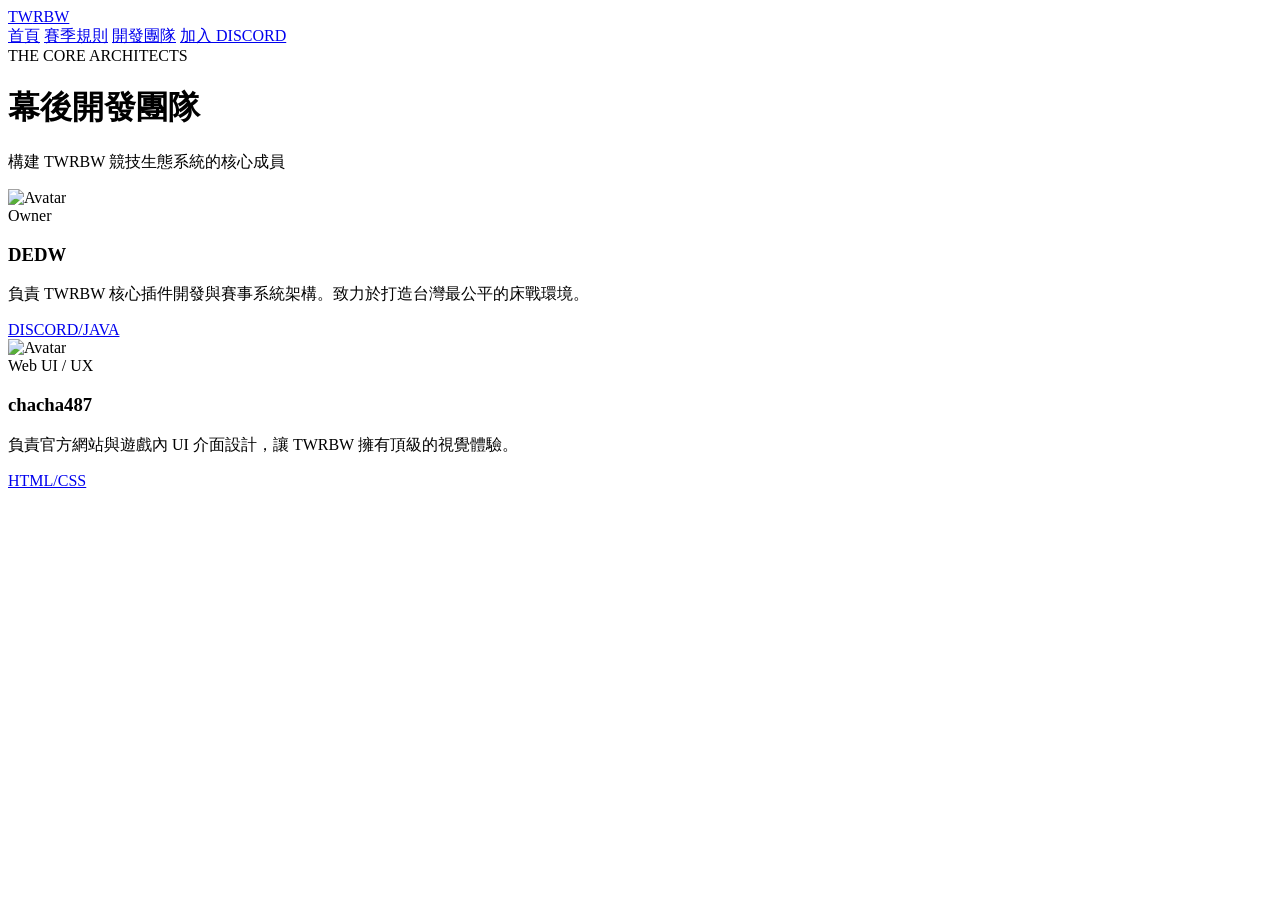
==== admin.html @ b039fcfd "Add files via upload" ====
<!DOCTYPE html>
<html lang="zh-TW">
<head>
    <meta charset="UTF-8">
    <meta name="viewport" content="width=device-width, initial-scale=1.0">
    <title>TWRBW | 開發團隊</title>
    <link rel="stylesheet" href="assets/css/style.css">
    <link href="https://fonts.googleapis.com/css2?family=Oxanium:wght@700;800&family=Noto+Sans+TC:wght@500;900&display=swap" rel="stylesheet">
</head>
<body>

    <div class="gradient-bg"></div>

    <nav class="nav">
        <div class="nav-container">
            <a href="index.html" class="brand">TW<span>RBW</span></a>
            <div class="links">
                <a href="index.html">首頁</a>
                <!--<a href="ranksym.html">排名系統</a>-->
                <a href="seasonrule.html">賽季規則</a>
                <a href="admin.html">開發團隊</a>
                <a href="https://discord.gg/twrbw" class="discord-link">加入 DISCORD</a>
            </div>
        </div>
    </nav>

    <main class="team-container">
        <header class="team-header">
            <div class="badge">THE CORE ARCHITECTS</div>
            <h1>幕後<span>開發團隊</span></h1>
            <p>構建 TWRBW 競技生態系統的核心成員</p>
        </header>

        <div class="team-grid">
            <div class="member-card">
                <div class="card-inner">
                    <div class="member-image">
                        <img src="https://mc-heads.net/body/V_alvin/right" alt="Avatar">
                    </div>
                    <div class="member-info">
                        <span class="role-tag leader">Owner</span>
                        <h3>DEDW</h3>
                        <p class="bio">負責 TWRBW 核心插件開發與賽事系統架構。致力於打造台灣最公平的床戰環境。</p>
                        <div class="social-links">
                            <a href="#">DISCORD/JAVA</a>
                        </div>
                    </div>
                </div>
            </div>

            <div class="member-card">
                <div class="card-inner">
                    <div class="member-image">
                        <img src="https://mc-heads.net/body/chacha487/right" alt="Avatar">
                    </div>
                    <div class="member-info">
                        <span class="role-tag design">Web UI / UX</span>
                        <h3>chacha487</h3>
                        <p class="bio">負責官方網站與遊戲內 UI 介面設計，讓 TWRBW 擁有頂級的視覺體驗。</p>
                        <div class="social-links">
                            <a href="#">HTML/CSS</a>
                        </div>
                    </div>
                </div>
            </div>
        </div>
    </main>

</body>
</html>
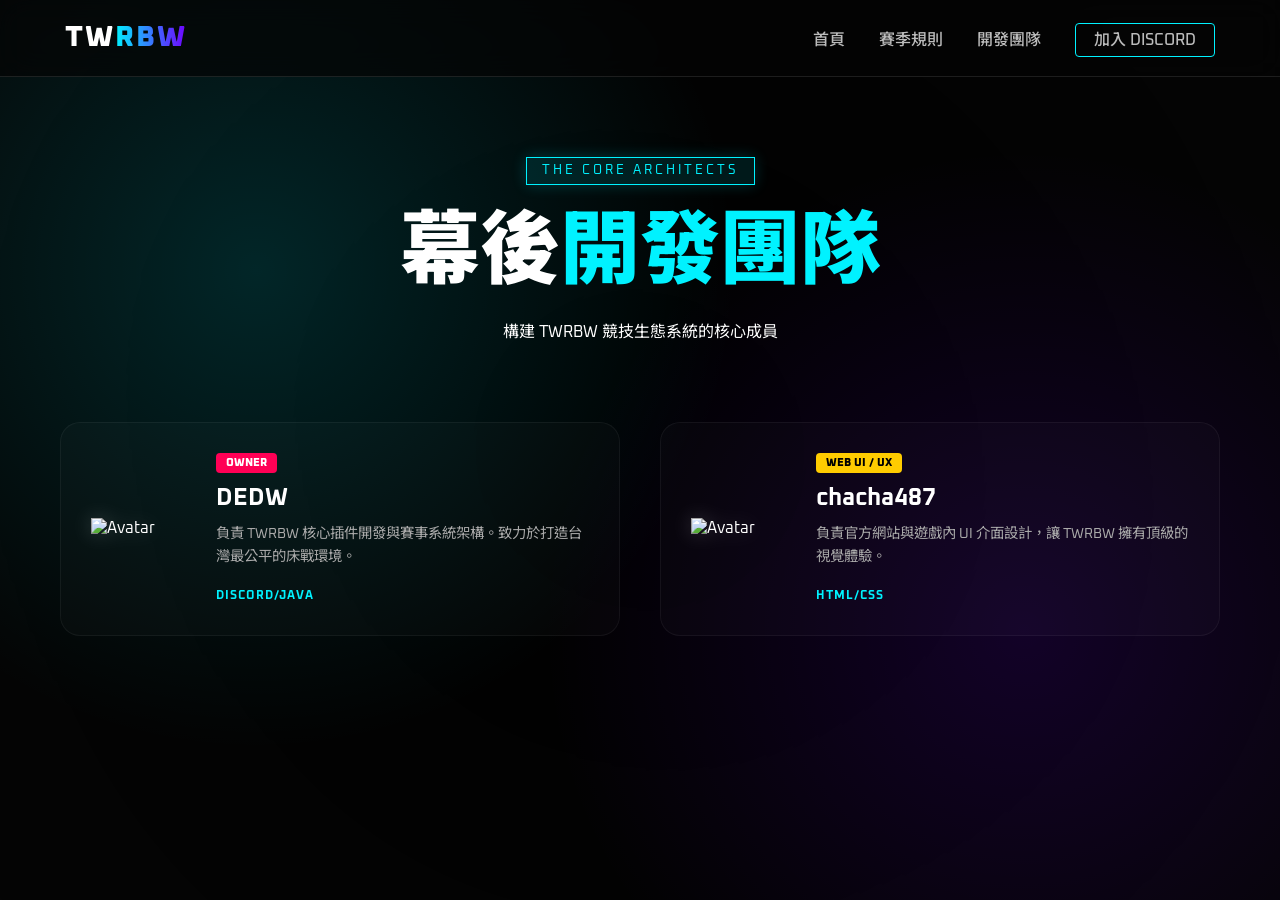
==== commit 17eef91e: "Update admin.html" ====
--- a/admin.html
+++ b/admin.html
@@ -1,70 +1,89 @@
-<!DOCTYPE html>
+<!doctype html>
 <html lang="zh-TW">
-<head>
-    <meta charset="UTF-8">
-    <meta name="viewport" content="width=device-width, initial-scale=1.0">
+  <head>
+    <meta charset="UTF-8" />
+    <meta name="viewport" content="width=device-width, initial-scale=1.0" />
     <title>TWRBW | 開發團隊</title>
-    <link rel="stylesheet" href="assets/css/style.css">
-    <link href="https://fonts.googleapis.com/css2?family=Oxanium:wght@700;800&family=Noto+Sans+TC:wght@500;900&display=swap" rel="stylesheet">
-</head>
-<body>
-
+    <link rel="stylesheet" href="assets/css/style.css" />
+    <link
+      href="https://fonts.googleapis.com/css2?family=Oxanium:wght@700;800&family=Noto+Sans+TC:wght@500;900&display=swap"
+      rel="stylesheet"
+    />
+  </head>
+  <body>
     <div class="gradient-bg"></div>
 
     <nav class="nav">
-        <div class="nav-container">
-            <a href="index.html" class="brand">TW<span>RBW</span></a>
-            <div class="links">
-                <a href="index.html">首頁</a>
-                <!--<a href="ranksym.html">排名系統</a>-->
-                <a href="seasonrule.html">賽季規則</a>
-                <a href="admin.html">開發團隊</a>
-                <a href="https://discord.gg/twrbw" class="discord-link">加入 DISCORD</a>
-            </div>
+      <div class="nav-container">
+        <a href="#" class="brand">TW<span>RBW</span></a>
+
+        <button class="nav-toggle" id="navToggle" aria-label="開啟選單">
+          <span></span>
+          <span></span>
+          <span></span>
+        </button>
+
+        <div class="links" id="navLinks">
+          <a href="index.html">首頁</a>
+          <!--<a href="ranksym.html">排名系統</a>-->
+          <a href="seasonrule.html">賽季規則</a>
+          <a href="admin.html">開發團隊</a>
+          <a href="https://discord.gg/twrbw" class="discord-link"
+            >加入 DISCORD</a
+          >
         </div>
+      </div>
     </nav>
 
     <main class="team-container">
-        <header class="team-header">
-            <div class="badge">THE CORE ARCHITECTS</div>
-            <h1>幕後<span>開發團隊</span></h1>
-            <p>構建 TWRBW 競技生態系統的核心成員</p>
-        </header>
+      <header class="team-header">
+        <div class="badge">THE CORE ARCHITECTS</div>
+        <h1>幕後<span>開發團隊</span></h1>
+        <p>構建 TWRBW 競技生態系統的核心成員</p>
+      </header>
 
-        <div class="team-grid">
-            <div class="member-card">
-                <div class="card-inner">
-                    <div class="member-image">
-                        <img src="https://mc-heads.net/body/V_alvin/right" alt="Avatar">
-                    </div>
-                    <div class="member-info">
-                        <span class="role-tag leader">Owner</span>
-                        <h3>DEDW</h3>
-                        <p class="bio">負責 TWRBW 核心插件開發與賽事系統架構。致力於打造台灣最公平的床戰環境。</p>
-                        <div class="social-links">
-                            <a href="#">DISCORD/JAVA</a>
-                        </div>
-                    </div>
-                </div>
+      <div class="team-grid">
+        <div class="member-card">
+          <div class="card-inner">
+            <div class="member-image">
+              <img src="https://mc-heads.net/body/V_alvin/right" alt="Avatar" />
             </div>
+            <div class="member-info">
+              <span class="role-tag leader">Owner</span>
+              <h3>DEDW</h3>
+              <p class="bio">
+                負責 TWRBW
+                核心插件開發與賽事系統架構。致力於打造台灣最公平的床戰環境。
+              </p>
+              <div class="social-links">
+                <a href="#">DISCORD/JAVA</a>
+              </div>
+            </div>
+          </div>
+        </div>
 
-            <div class="member-card">
-                <div class="card-inner">
-                    <div class="member-image">
-                        <img src="https://mc-heads.net/body/chacha487/right" alt="Avatar">
-                    </div>
-                    <div class="member-info">
-                        <span class="role-tag design">Web UI / UX</span>
-                        <h3>chacha487</h3>
-                        <p class="bio">負責官方網站與遊戲內 UI 介面設計，讓 TWRBW 擁有頂級的視覺體驗。</p>
-                        <div class="social-links">
-                            <a href="#">HTML/CSS</a>
-                        </div>
-                    </div>
-                </div>
+        <div class="member-card">
+          <div class="card-inner">
+            <div class="member-image">
+              <img
+                src="https://mc-heads.net/body/chacha487/right"
+                alt="Avatar"
+              />
             </div>
+            <div class="member-info">
+              <span class="role-tag design">Web UI / UX</span>
+              <h3>chacha487</h3>
+              <p class="bio">
+                負責官方網站與遊戲內 UI 介面設計，讓 TWRBW 擁有頂級的視覺體驗。
+              </p>
+              <div class="social-links">
+                <a href="#">HTML/CSS</a>
+              </div>
+            </div>
+          </div>
         </div>
+      </div>
     </main>
-
-</body>
-</html>+    <script src="assets/js/script.js"></script>
+  </body>
+</html>
--- a/assets/css/style.css
+++ b/assets/css/style.css
@@ -0,0 +1,909 @@
+:root {
+  /* 定義主題色：螢光藍與紫的電競漸變 */
+  --primary: #00f2ff;
+  --accent: #7000ff;
+  --bg-black: #050505;
+  --text-white: #ffffff;
+  --glass: rgba(255, 255, 255, 0.03);
+}
+
+* {
+  margin: 0;
+  padding: 0;
+  box-sizing: border-box;
+}
+
+body {
+  background-color: var(--bg-black);
+  color: var(--text-white);
+  font-family: "Oxanium", "Noto Sans TC", sans-serif;
+  overflow-x: hidden;
+  min-height: 100vh;
+}
+
+/* --- 動態漸變背景核心 --- */
+body::before {
+  content: "";
+  position: fixed;
+  top: 0;
+  left: 0;
+  width: 100%;
+  height: 100%;
+  /* 設置多個漸變點 */
+  background:
+    radial-gradient(
+      circle at 20% 30%,
+      rgba(0, 242, 255, 0.15) 0%,
+      transparent 40%
+    ),
+    radial-gradient(
+      circle at 80% 70%,
+      rgba(112, 0, 255, 0.15) 0%,
+      transparent 40%
+    ),
+    radial-gradient(circle at 50% 50%, rgba(0, 0, 0, 1) 0%, transparent 100%);
+  z-index: -1;
+  animation: gradientMove 15s ease infinite alternate;
+}
+
+@keyframes gradientMove {
+  0% {
+    transform: scale(1);
+  }
+  100% {
+    transform: scale(1.1);
+  }
+}
+
+/* --- 導覽列 --- */
+.nav {
+  padding: 20px 0;
+  background: rgba(5, 5, 5, 0.7);
+  backdrop-filter: blur(15px); /* 磨砂玻璃 */
+  border-bottom: 1px solid rgba(255, 255, 255, 0.1);
+  position: sticky;
+  top: 0;
+  z-index: 1000;
+}
+
+.nav-container {
+  max-width: 1200px;
+  margin: 0 auto;
+  display: flex;
+  justify-content: space-between;
+  align-items: center;
+  padding: 0 25px;
+}
+
+.brand {
+  font-size: 1.8rem;
+  font-weight: 800;
+  text-decoration: none;
+  color: #fff;
+  letter-spacing: 2px;
+}
+
+.brand span {
+  background: linear-gradient(90deg, var(--primary), var(--accent));
+  -webkit-background-clip: text;
+  -webkit-text-fill-color: transparent;
+}
+
+.links a {
+  color: #bbb;
+  text-decoration: none;
+  margin-left: 30px;
+  font-weight: 500;
+  transition: 0.3s;
+}
+
+.links a:hover {
+  color: var(--primary);
+  text-shadow: 0 0 10px var(--primary);
+}
+
+.discord-link {
+  border: 1px solid var(--primary);
+  padding: 8px 18px;
+  border-radius: 4px;
+}
+
+/* --- Hero 區塊 --- */
+.hero {
+  height: 85vh;
+  display: flex;
+  align-items: center;
+  justify-content: center;
+  text-align: center;
+  padding: 0 20px;
+}
+
+.badge {
+  color: var(--primary);
+  background: rgba(0, 242, 255, 0.1);
+  border: 1px solid var(--primary);
+  display: inline-block;
+  padding: 5px 15px;
+  font-size: 0.8rem;
+  letter-spacing: 3px;
+  margin-bottom: 25px;
+  box-shadow: 0 0 15px rgba(0, 242, 255, 0.2);
+}
+
+h1 {
+  font-size: clamp(2.5rem, 8vw, 5rem);
+  font-weight: 900;
+  line-height: 1.1;
+  margin-bottom: 20px;
+}
+
+.accent {
+  background: linear-gradient(180deg, #fff 30%, var(--primary) 100%);
+  -webkit-background-clip: text;
+  -webkit-text-fill-color: transparent;
+}
+
+.hero p {
+  color: #888;
+  max-width: 600px;
+  margin: 0 auto 40px;
+  font-size: 1.1rem;
+}
+
+/* 按鈕樣式 */
+.btn {
+  display: inline-block;
+  padding: 15px 35px;
+  text-decoration: none;
+  font-weight: 700;
+  margin: 10px;
+  transition: 0.4s;
+  text-transform: uppercase;
+}
+
+.btn-primary {
+  background: var(--primary);
+  color: #000;
+  clip-path: polygon(10% 0, 100% 0, 90% 100%, 0 100%);
+}
+
+.btn-primary:hover {
+  box-shadow: 0 0 30px var(--primary);
+  transform: translateY(-3px);
+}
+
+.btn-outline {
+  border: 1px solid #fff;
+  color: #fff;
+  clip-path: polygon(10% 0, 100% 0, 90% 100%, 0 100%);
+}
+
+.btn-outline:hover {
+  background: rgba(255, 255, 255, 0.1);
+}
+
+/* --- 特色卡片區塊 --- */
+.features {
+  padding: 80px 20px;
+  max-width: 1200px;
+  margin: 0 auto;
+}
+
+.feature-grid {
+  display: grid;
+  grid-template-columns: repeat(auto-fit, minmax(300px, 1fr));
+  gap: 30px;
+}
+
+.feature-item {
+  background: var(--glass);
+  padding: 40px;
+  border: 1px solid rgba(255, 255, 255, 0.05);
+  border-radius: 15px;
+  transition: 0.3s;
+  text-align: center;
+}
+
+.feature-item:hover {
+  background: rgba(255, 255, 255, 0.08);
+  border-color: var(--primary);
+  transform: translateY(-10px);
+}
+
+.icon {
+  font-size: 2.5rem;
+  margin-bottom: 20px;
+}
+
+.feature-item h3 {
+  margin-bottom: 15px;
+  color: var(--primary);
+}
+
+.feature-item p {
+  color: #aaa;
+  font-size: 0.95rem;
+}
+/* 容器樣式 */
+.rank-container {
+  max-width: 1100px;
+  margin: 60px auto;
+  padding: 0 20px;
+}
+
+.rank-header {
+  text-align: center;
+  margin-bottom: 50px;
+}
+
+.rank-header h1 span {
+  color: var(--primary);
+  margin-left: 10px;
+}
+
+/* 排行榜外層：玻璃效果 */
+.leaderboard-wrapper {
+  background: rgba(255, 255, 255, 0.03);
+  border: 1px solid rgba(255, 255, 255, 0.1);
+  border-radius: 15px;
+  overflow: hidden;
+  backdrop-filter: blur(10px);
+}
+
+.leaderboard {
+  width: 100%;
+  border-collapse: collapse;
+  text-align: left;
+}
+
+.leaderboard th {
+  background: rgba(255, 255, 255, 0.05);
+  padding: 20px;
+  font-size: 0.9rem;
+  color: var(--primary);
+  text-transform: uppercase;
+  letter-spacing: 1px;
+}
+
+.leaderboard td {
+  padding: 15px 20px;
+  border-bottom: 1px solid rgba(255, 255, 255, 0.03);
+  font-size: 1.1rem;
+}
+
+/* 玩家資訊與頭像 */
+.player-info {
+  display: flex;
+  align-items: center;
+  gap: 12px;
+}
+
+.player-head {
+  width: 32px;
+  height: 32px;
+  border-radius: 4px;
+  border: 1px solid rgba(255, 255, 255, 0.2);
+}
+
+.player-name {
+  font-weight: 700;
+}
+
+/* 排名數字樣式 */
+.rank-num {
+  font-family: "Oxanium";
+  font-weight: 800;
+  font-size: 1.2rem;
+  color: #888;
+}
+
+/* 前兩名的特殊光暈 */
+.rank-1 .rank-num {
+  color: #ffcc00;
+  text-shadow: 0 0 10px #ffcc00;
+}
+.rank-2 .rank-num {
+  color: #e0e0e0;
+  text-shadow: 0 0 10px #ffffff;
+}
+
+.rank-top {
+  background: rgba(0, 242, 255, 0.03);
+}
+
+/* 段位標籤 (Tiers) */
+.tier {
+  padding: 4px 10px;
+  border-radius: 4px;
+  font-size: 0.8rem;
+  font-weight: 800;
+  text-transform: uppercase;
+}
+
+.tier-grandmaster {
+  background: linear-gradient(45deg, #ff0055, #7000ff);
+  color: white;
+}
+.tier-diamond {
+  background: #00f2ff;
+  color: #000;
+}
+.tier-platinum {
+  background: #e5e5e5;
+  color: #000;
+}
+
+.rp-value {
+  color: var(--primary);
+  font-weight: 700;
+  font-family: "Oxanium";
+}
+
+/* 滑過效果 */
+.leaderboard tbody tr:hover {
+  background: rgba(255, 255, 255, 0.07);
+  transition: 0.2s;
+}
+/* 容器布局 */
+.rule-container {
+  max-width: 900px;
+  margin: 80px auto;
+  padding: 0 20px;
+}
+
+.rule-header {
+  text-align: center;
+  margin-bottom: 60px;
+}
+
+.rule-header h1 span {
+  color: var(--primary); /* 繼承 style.css 的螢光藍 */
+}
+
+/* 規則卡片設計 */
+.rule-sections {
+  display: flex;
+  flex-direction: column;
+  gap: 30px;
+}
+
+.rule-card {
+  background: rgba(255, 255, 255, 0.03);
+  border: 1px solid rgba(255, 255, 255, 0.1);
+  border-left: 5px solid var(--primary);
+  padding: 30px 40px;
+  border-radius: 4px 15px 15px 4px;
+  position: relative;
+  transition: 0.3s ease;
+}
+
+.rule-card:hover {
+  background: rgba(255, 255, 255, 0.05);
+  transform: translateX(10px);
+}
+
+.rule-num {
+  position: absolute;
+  top: -15px;
+  left: 20px;
+  font-family: "Oxanium";
+  font-size: 2rem;
+  font-weight: 800;
+  color: rgba(255, 255, 255, 0.1);
+  z-index: -1;
+}
+
+.rule-card h3 {
+  font-size: 1.5rem;
+  margin-bottom: 20px;
+  color: #fff;
+  letter-spacing: 1px;
+}
+
+.rule-card ul {
+  list-style: none;
+}
+
+.rule-card ul li {
+  color: #aaa;
+  margin-bottom: 12px;
+  padding-left: 20px;
+  position: relative;
+  line-height: 1.6;
+}
+
+/* 自定義清單符號 */
+.rule-card ul li::before {
+  content: "◢";
+  position: absolute;
+  left: 0;
+  color: var(--primary);
+  font-size: 0.7rem;
+  top: 2px;
+}
+
+/* 警告類型的卡片 (紅色調) */
+.rule-card.warning {
+  border-left-color: #ff0055;
+  background: rgba(255, 0, 85, 0.03);
+}
+
+.rule-card.warning h3 {
+  color: #ff0055;
+}
+
+.rule-card.warning ul li::before {
+  color: #ff0055;
+}
+
+/* 頁尾按鈕區 */
+.rule-footer {
+  margin-top: 60px;
+  text-align: center;
+  border-top: 1px solid rgba(255, 255, 255, 0.1);
+  padding-top: 40px;
+}
+
+.rule-footer p {
+  color: #555;
+  font-size: 0.9rem;
+  margin-bottom: 20px;
+}
+/* 容器 */
+.season-container {
+  max-width: 1200px;
+  margin: 60px auto;
+  padding: 0 20px;
+}
+
+.season-header {
+  text-align: center;
+  margin-bottom: 50px;
+}
+
+/* 網格布局 */
+.block-grid {
+  display: grid;
+  grid-template-columns: repeat(auto-fit, minmax(280px, 1fr));
+  gap: 20px;
+}
+
+/* 方塊基礎樣式 */
+.item-block {
+  background: rgba(255, 255, 255, 0.02);
+  border: 1px solid rgba(255, 255, 255, 0.1);
+  border-radius: 12px;
+  overflow: hidden;
+  transition: 0.3s ease;
+  display: flex;
+  flex-direction: column;
+}
+
+/* 方塊頭部 */
+.block-head {
+  padding: 15px;
+  font-weight: 800;
+  text-align: center;
+  font-size: 1.1rem;
+  letter-spacing: 1px;
+  background: rgba(255, 255, 255, 0.05);
+  border-bottom: 1px solid rgba(255, 255, 255, 0.1);
+}
+
+/* 方塊內容 */
+.block-body {
+  padding: 20px;
+  flex-grow: 1;
+}
+
+.item {
+  padding: 8px 12px;
+  margin-bottom: 8px;
+  background: rgba(255, 255, 255, 0.03);
+  border-radius: 6px;
+  font-size: 0.95rem;
+  color: #ddd;
+  border-left: 3px solid #555;
+}
+
+.item small {
+  display: block;
+  font-size: 0.75rem;
+  color: #777;
+}
+
+/* --- 各分類配色方案 --- */
+
+/* 1. 初始允許 (綠色系) */
+.start {
+  border-color: rgba(0, 255, 65, 0.2);
+}
+.start .block-head {
+  color: #00ff41;
+  background: rgba(0, 255, 65, 0.05);
+}
+.start .item {
+  border-left-color: #00ff41;
+}
+
+/* 2. 鑽石 (藍色系) */
+.diamond {
+  border-color: rgba(0, 242, 255, 0.3);
+}
+.diamond .block-head {
+  color: #00f2ff;
+  background: rgba(0, 242, 255, 0.05);
+}
+.diamond .item.special {
+  border-left-color: #00f2ff;
+  background: rgba(0, 242, 255, 0.1);
+  font-weight: bold;
+}
+
+/* 3. 綠寶石 (亮綠系) */
+.emerald {
+  border-color: rgba(80, 255, 80, 0.3);
+}
+.emerald .block-head {
+  color: #50ff50;
+  background: rgba(80, 255, 80, 0.05);
+}
+.emerald .item.special {
+  border-left-color: #50ff50;
+  background: rgba(80, 255, 80, 0.1);
+  font-weight: bold;
+}
+
+/* 4. 床爆 (橙紅系) */
+.bed-broken {
+  border-color: rgba(255, 150, 0, 0.3);
+}
+.bed-broken .block-head {
+  color: #ff9600;
+  background: rgba(255, 150, 0, 0.05);
+}
+.bed-broken .item.danger {
+  border-left-color: #ff9600;
+  background: rgba(255, 150, 0, 0.1);
+  color: #fff;
+}
+
+/* 5. 禁止 (純紅系) */
+.banned {
+  border-color: rgba(255, 0, 85, 0.4);
+}
+.banned .block-head {
+  color: #ff0055;
+  background: rgba(255, 0, 85, 0.1);
+}
+.banned .item.dead {
+  border-left-color: #ff0055;
+  text-decoration: line-through;
+  opacity: 0.6;
+}
+
+/* 滑過特效 */
+.item-block:hover {
+  transform: translateY(-5px);
+  box-shadow: 0 10px 25px rgba(0, 0, 0, 0.4);
+  background: rgba(255, 255, 255, 0.05);
+}
+.team-container {
+  max-width: 1200px;
+  margin: 80px auto;
+  padding: 0 20px;
+}
+
+.team-header {
+  text-align: center;
+  margin-bottom: 80px;
+}
+
+.team-header h1 span {
+  color: var(--primary);
+}
+
+/* 團隊網格 */
+.team-grid {
+  display: grid;
+  grid-template-columns: repeat(auto-fit, minmax(350px, 1fr));
+  gap: 40px;
+}
+
+/* 成員卡片 */
+.member-card {
+  perspective: 1000px;
+}
+
+.card-inner {
+  background: rgba(255, 255, 255, 0.02);
+  border: 1px solid rgba(255, 255, 255, 0.05);
+  border-radius: 20px;
+  display: flex;
+  padding: 30px;
+  gap: 25px;
+  position: relative;
+  overflow: hidden;
+  transition: 0.5s cubic-bezier(0.175, 0.885, 0.32, 1.275);
+}
+
+/* 背景發光裝飾 */
+.card-inner::after {
+  content: "";
+  position: absolute;
+  top: 0;
+  left: 0;
+  width: 100%;
+  height: 100%;
+  background: linear-gradient(
+    135deg,
+    transparent,
+    rgba(0, 242, 255, 0.05),
+    transparent
+  );
+  transform: translateX(-100%);
+  transition: 0.5s;
+}
+
+.member-card:hover .card-inner {
+  transform: translateY(-10px) rotateX(5deg);
+  background: rgba(255, 255, 255, 0.05);
+  border-color: var(--primary);
+  box-shadow: 0 20px 40px rgba(0, 0, 0, 0.6);
+}
+
+.member-card:hover .card-inner::after {
+  transform: translateX(100%);
+}
+
+/* 角色圖像 (Minecraft Body) */
+.member-image {
+  flex-shrink: 0;
+  width: 100px;
+  height: 150px;
+  display: flex;
+  align-items: center;
+  justify-content: center;
+  filter: drop-shadow(0 0 10px rgba(255, 255, 255, 0.2));
+}
+
+.member-image img {
+  width: 100%;
+  height: auto;
+  object-fit: contain;
+}
+
+/* 文字資訊 */
+.member-info {
+  display: flex;
+  flex-direction: column;
+}
+
+.role-tag {
+  font-size: 0.7rem;
+  font-weight: 800;
+  text-transform: uppercase;
+  padding: 3px 10px;
+  border-radius: 4px;
+  margin-bottom: 10px;
+  display: inline-block;
+  width: fit-content;
+}
+
+.role-tag.leader {
+  background: #ff0055;
+  color: #fff;
+}
+.role-tag.tech {
+  background: var(--primary);
+  color: #000;
+}
+.role-tag.design {
+  background: #ffcc00;
+  color: #000;
+}
+
+.member-info h3 {
+  font-size: 1.5rem;
+  margin-bottom: 10px;
+  color: #fff;
+}
+
+.bio {
+  font-size: 0.9rem;
+  color: #aaa;
+  line-height: 1.6;
+  margin-bottom: 20px;
+}
+
+.social-links {
+  margin-top: auto;
+  display: flex;
+  gap: 15px;
+}
+
+.social-links a {
+  font-size: 0.75rem;
+  color: var(--primary);
+  text-decoration: none;
+  font-weight: 700;
+  letter-spacing: 1px;
+  border-bottom: 1px solid transparent;
+  transition: 0.3s;
+}
+
+.social-links a:hover {
+  border-bottom-color: var(--primary);
+}
+/* =====================
+   漢堡選單
+===================== */
+.nav-toggle {
+  display: none;
+  flex-direction: column;
+  gap: 5px;
+  background: none;
+  border: none;
+  cursor: pointer;
+  padding: 5px;
+  z-index: 1001;
+}
+
+.nav-toggle span {
+  display: block;
+  width: 24px;
+  height: 2px;
+  background: #fff;
+  border-radius: 2px;
+  transition:
+    transform 0.3s ease,
+    opacity 0.3s ease;
+}
+
+.nav-toggle.active span:nth-child(1) {
+  transform: translateY(7px) rotate(45deg);
+}
+
+.nav-toggle.active span:nth-child(2) {
+  opacity: 0;
+}
+
+.nav-toggle.active span:nth-child(3) {
+  transform: translateY(-7px) rotate(-45deg);
+}
+
+/* =====================
+   手機版響應式
+===================== */
+@media (max-width: 768px) {
+  .nav-toggle {
+    display: flex;
+  }
+
+  .links {
+    display: flex;
+    flex-direction: column;
+    align-items: flex-start;
+    position: absolute;
+    top: 100%;
+    left: 0;
+    width: 100%;
+    background: rgba(5, 5, 5, 0.97);
+    backdrop-filter: blur(15px);
+    border-bottom: 1px solid rgba(255, 255, 255, 0.1);
+    padding: 0;
+    max-height: 0;
+    overflow: hidden;
+    transition:
+      max-height 0.4s ease,
+      padding 0.4s ease;
+  }
+
+  .links.open {
+    max-height: 400px;
+    padding: 10px 0 20px;
+  }
+
+  .links a {
+    margin: 0;
+    padding: 14px 25px;
+    width: 100%;
+    border-bottom: 1px solid rgba(255, 255, 255, 0.05);
+    font-size: 1rem;
+  }
+
+  .links a:last-child {
+    border-bottom: none;
+  }
+
+  .discord-link {
+    border: none !important;
+    border-radius: 0;
+    color: var(--primary) !important;
+  }
+
+  .hero {
+    height: auto;
+    padding: 80px 20px 60px;
+  }
+
+  .btn {
+    display: block;
+    margin: 8px auto;
+    max-width: 300px;
+    text-align: center;
+  }
+
+  .feature-grid {
+    grid-template-columns: 1fr;
+  }
+
+  .leaderboard-wrapper {
+    overflow-x: auto;
+  }
+
+  .leaderboard th,
+  .leaderboard td {
+    padding: 12px 10px;
+    font-size: 0.85rem;
+    white-space: nowrap;
+  }
+
+  .block-grid {
+    grid-template-columns: 1fr;
+  }
+
+  .rule-card {
+    padding: 20px;
+  }
+
+  .rule-card:hover {
+    transform: none;
+  }
+
+  .team-grid {
+    grid-template-columns: 1fr;
+  }
+
+  .card-inner {
+    flex-direction: column;
+    align-items: center;
+    text-align: center;
+  }
+
+  .member-card:hover .card-inner {
+    transform: translateY(-5px);
+  }
+
+  .social-links {
+    justify-content: center;
+  }
+}
+
+@media (max-width: 480px) {
+  .brand {
+    font-size: 1.4rem;
+  }
+
+  h1 {
+    font-size: 2.2rem;
+  }
+
+  .rank-container,
+  .rule-container,
+  .season-container,
+  .team-container {
+    margin: 30px auto;
+  }
+
+  .leaderboard th,
+  .leaderboard td {
+    padding: 10px 8px;
+    font-size: 0.8rem;
+  }
+
+  .member-image {
+    width: 70px;
+    height: 105px;
+  }
+}
